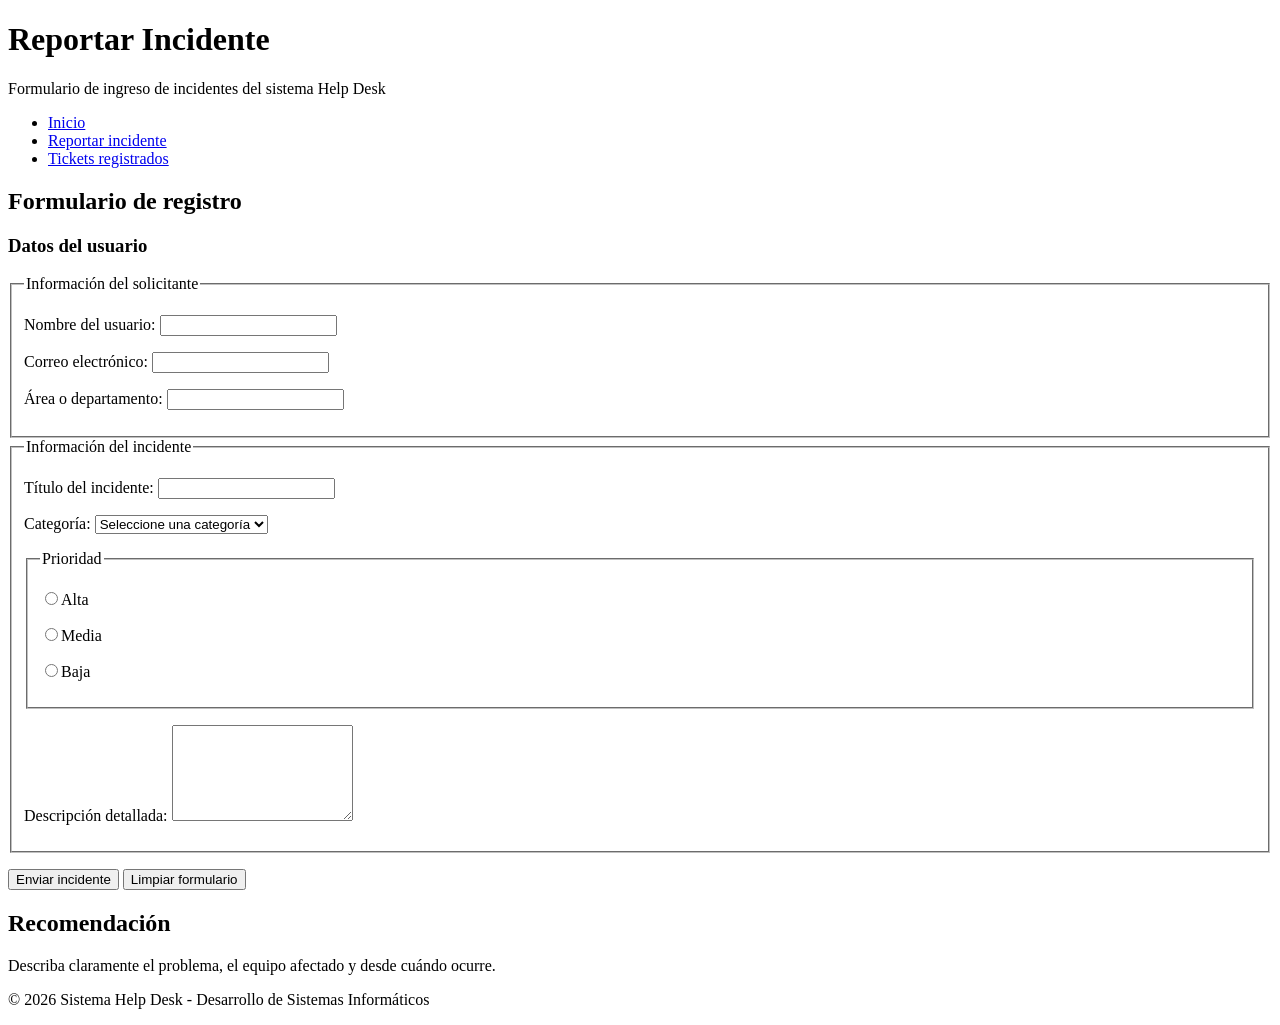
==== reportar.html @ 5bf249e6 "Versión inicial de la maquetación HTML5 Help Desk" ====
<!DOCTYPE html>
<html lang="es">
<head>
    <meta charset="UTF-8">
    <meta name="title" content="Reportar Incidente">
    <meta name="description" content="Formulario para reportar incidentes en el sistema Help Desk">
    <title>Reportar Incidente - Help Desk</title>
</head>
<body>

    <header>
        <h1>Reportar Incidente</h1>
        <p>Formulario de ingreso de incidentes del sistema Help Desk</p>
    </header>

    <nav>
        <ul>
            <li><a href="index.html">Inicio</a></li>
            <li><a href="reportar.html">Reportar incidente</a></li>
            <li><a href="tickets.html">Tickets registrados</a></li>
        </ul>
    </nav>

    <main>
        <section>
            <h2>Formulario de registro</h2>
            <article>
                <h3>Datos del usuario</h3>
                <form action="tickets.html" method="get">
                    <fieldset>
                        <legend>Información del solicitante</legend>
                        <p>
                            <label for="nombre">Nombre del usuario:</label>
                            <input type="text" id="nombre" name="nombre" required>
                        </p>
                        <p>
                            <label for="correo">Correo electrónico:</label>
                            <input type="email" id="correo" name="correo" required>
                        </p>
                        <p>
                            <label for="area">Área o departamento:</label>
                            <input type="text" id="area" name="area" required>
                        </p>
                    </fieldset>

                    <fieldset>
                        <legend>Información del incidente</legend>
                        <p>
                            <label for="titulo">Título del incidente:</label>
                            <input type="text" id="titulo" name="titulo" required>
                        </p>
                        <p>
                            <label for="categoria">Categoría:</label>
                            <select id="categoria" name="categoria" required>
                                <option value="">Seleccione una categoría</option>
                                <option value="red">Red</option>
                                <option value="hardware">Hardware</option>
                                <option value="software">Software</option>
                            </select>
                        </p>

                        <fieldset>
                            <legend>Prioridad</legend>
                            <p><input type="radio" id="alta" name="prioridad" value="Alta" required><label for="alta">Alta</label></p>
                            <p><input type="radio" id="media" name="prioridad" value="Media"><label for="media">Media</label></p>
                            <p><input type="radio" id="baja" name="prioridad" value="Baja"><label for="baja">Baja</label></p>
                        </fieldset>

                        <p>
                            <label for="descripcion">Descripción detallada:</label>
                            <textarea id="descripcion" name="descripcion" rows="6" required></textarea>
                        </p>
                    </fieldset>

                    <p>
                        <button type="submit">Enviar incidente</button>
                        <button type="reset">Limpiar formulario</button>
                    </p>
                </form>
            </article>
        </section>
    </main>

    <aside>
        <h2>Recomendación</h2>
        <p>Describa claramente el problema, el equipo afectado y desde cuándo ocurre.</p>
    </aside>

    <footer>
        <p>&copy; 2026 Sistema Help Desk - Desarrollo de Sistemas Informáticos</p>
    </footer>

</body>
</html>
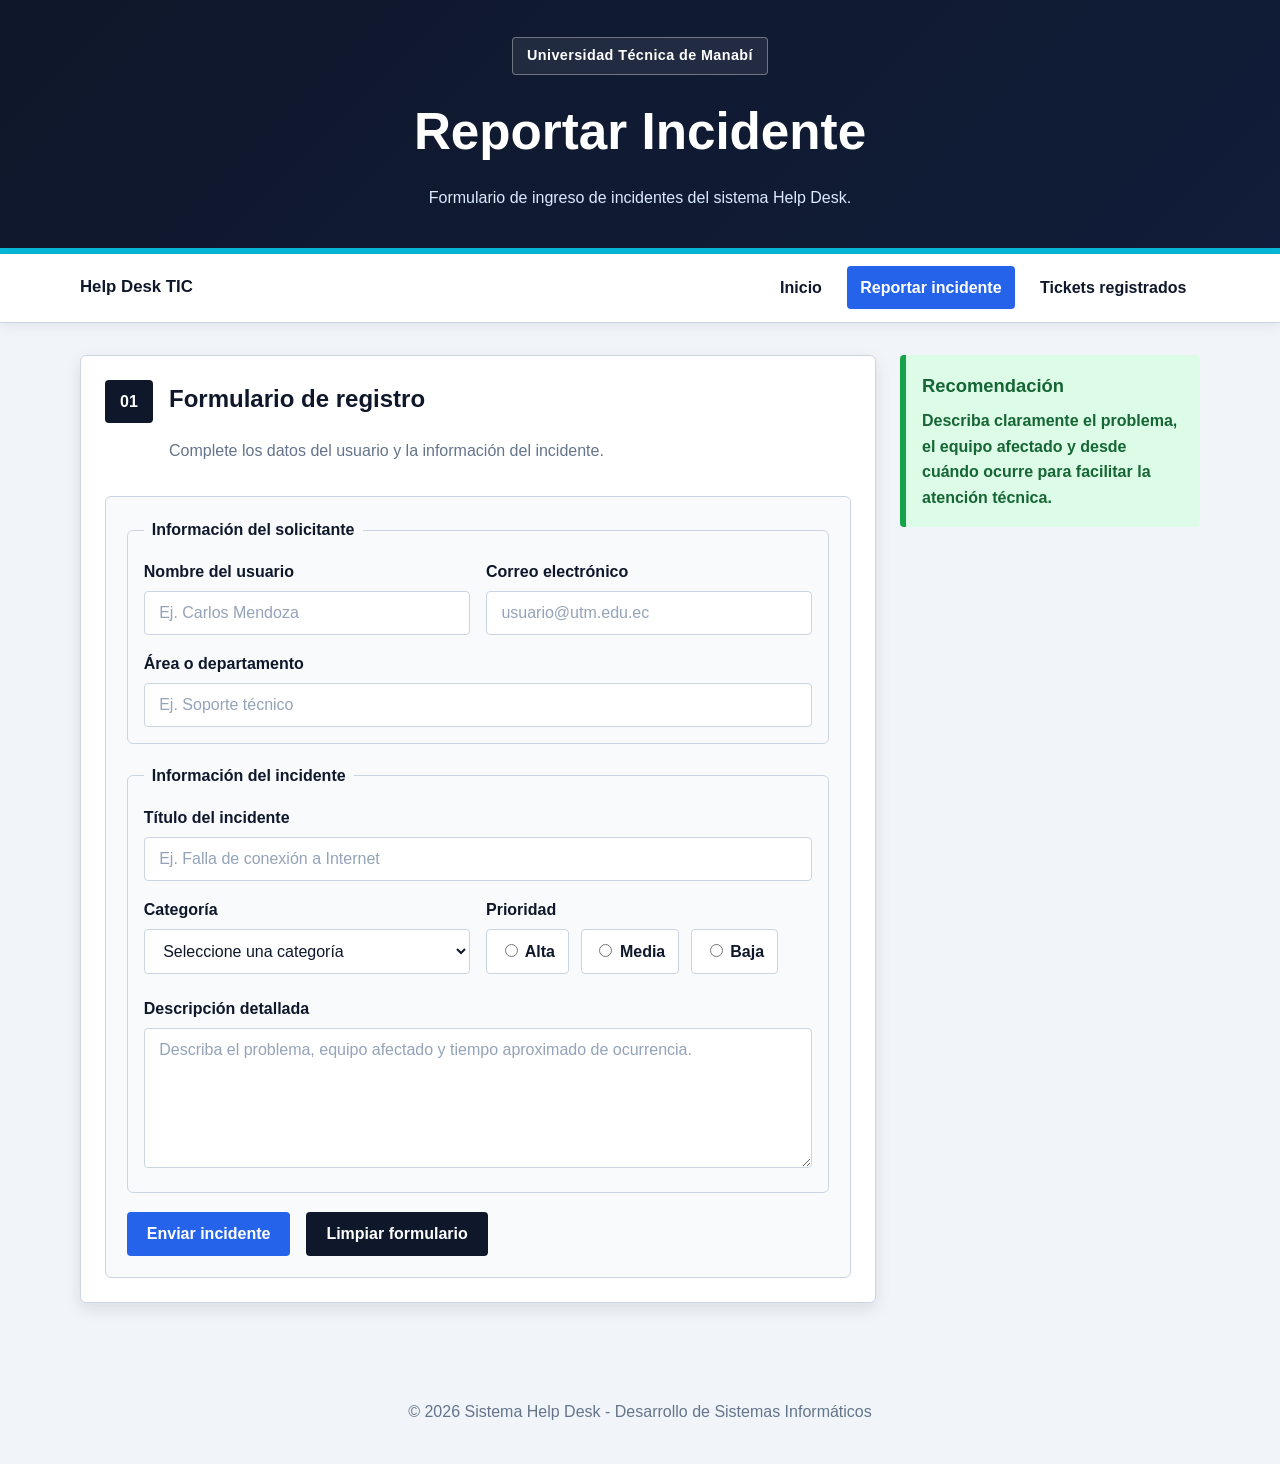
==== commit a235c420: "actividad_6_helpdesk" ====
--- a/reportar.html
+++ b/reportar.html
@@ -1,94 +1,183 @@
 <!DOCTYPE html>
 <html lang="es">
 <head>
-    <meta charset="UTF-8">
-    <meta name="title" content="Reportar Incidente">
-    <meta name="description" content="Formulario para reportar incidentes en el sistema Help Desk">
-    <title>Reportar Incidente - Help Desk</title>
+  <meta charset="UTF-8">
+  <meta name="viewport" content="width=device-width, initial-scale=1.0">
+  <meta name="title" content="Reportar Incidente">
+  <meta name="description" content="Formulario para reportar incidentes en el sistema Help Desk">
+  <title>Reportar Incidente - Help Desk</title>
+  <link rel="stylesheet" href="style.css">
 </head>
 <body>
 
-    <header>
-        <h1>Reportar Incidente</h1>
-        <p>Formulario de ingreso de incidentes del sistema Help Desk</p>
-    </header>
+  <header class="hero hero-small">
+    <div class="container hero-content">
+      <p class="institution">Universidad Técnica de Manabí</p>
+      <h1>Reportar Incidente</h1>
+      <p class="hero-text">Formulario de ingreso de incidentes del sistema Help Desk.</p>
+    </div>
+  </header>
 
-    <nav>
-        <ul>
-            <li><a href="index.html">Inicio</a></li>
-            <li><a href="reportar.html">Reportar incidente</a></li>
-            <li><a href="tickets.html">Tickets registrados</a></li>
-        </ul>
-    </nav>
+  <nav class="site-nav" aria-label="Navegación principal">
+    <div class="container nav-container">
+      <a class="brand" href="index.html">Help Desk TIC</a>
+      <ul class="nav-list">
+        <li><a class="nav-link" href="index.html">Inicio</a></li>
+        <li><a class="nav-link active" href="reportar.html">Reportar incidente</a></li>
+        <li><a class="nav-link" href="tickets.html">Tickets registrados</a></li>
+      </ul>
+    </div>
+  </nav>
 
-    <main>
-        <section>
+  <div class="container page-layout">
+    <main class="content-area">
+      <section class="section">
+        <div class="section-header">
+          <span class="section-number">01</span>
+          <div>
             <h2>Formulario de registro</h2>
-            <article>
-                <h3>Datos del usuario</h3>
-                <form action="tickets.html" method="get">
-                    <fieldset>
-                        <legend>Información del solicitante</legend>
-                        <p>
-                            <label for="nombre">Nombre del usuario:</label>
-                            <input type="text" id="nombre" name="nombre" required>
-                        </p>
-                        <p>
-                            <label for="correo">Correo electrónico:</label>
-                            <input type="email" id="correo" name="correo" required>
-                        </p>
-                        <p>
-                            <label for="area">Área o departamento:</label>
-                            <input type="text" id="area" name="area" required>
-                        </p>
-                    </fieldset>
+            <p>Complete los datos del usuario y la información del incidente.</p>
+          </div>
+        </div>
 
-                    <fieldset>
-                        <legend>Información del incidente</legend>
-                        <p>
-                            <label for="titulo">Título del incidente:</label>
-                            <input type="text" id="titulo" name="titulo" required>
-                        </p>
-                        <p>
-                            <label for="categoria">Categoría:</label>
-                            <select id="categoria" name="categoria" required>
-                                <option value="">Seleccione una categoría</option>
-                                <option value="red">Red</option>
-                                <option value="hardware">Hardware</option>
-                                <option value="software">Software</option>
-                            </select>
-                        </p>
+        <form class="form-panel" action="tickets.html" method="get">
+          <fieldset class="form-fieldset">
+            <legend>Información del solicitante</legend>
 
-                        <fieldset>
-                            <legend>Prioridad</legend>
-                            <p><input type="radio" id="alta" name="prioridad" value="Alta" required><label for="alta">Alta</label></p>
-                            <p><input type="radio" id="media" name="prioridad" value="Media"><label for="media">Media</label></p>
-                            <p><input type="radio" id="baja" name="prioridad" value="Baja"><label for="baja">Baja</label></p>
-                        </fieldset>
+            <div class="form-grid">
+              <div class="form-group">
+                <label for="nombre">Nombre del usuario</label>
+                <input 
+                  type="text" 
+                  id="nombre" 
+                  name="nombre" 
+                  class="form-control" 
+                  placeholder="Ej. Carlos Mendoza" 
+                  required
+                >
+              </div>
 
-                        <p>
-                            <label for="descripcion">Descripción detallada:</label>
-                            <textarea id="descripcion" name="descripcion" rows="6" required></textarea>
-                        </p>
-                    </fieldset>
+              <div class="form-group">
+                <label for="correo">Correo electrónico</label>
+                <input 
+                  type="email" 
+                  id="correo" 
+                  name="correo" 
+                  class="form-control" 
+                  placeholder="usuario@utm.edu.ec" 
+                  required
+                >
+              </div>
 
-                    <p>
-                        <button type="submit">Enviar incidente</button>
-                        <button type="reset">Limpiar formulario</button>
-                    </p>
-                </form>
-            </article>
-        </section>
+              <div class="form-group form-group-full">
+                <label for="area">Área o departamento</label>
+                <input 
+                  type="text" 
+                  id="area" 
+                  name="area" 
+                  class="form-control" 
+                  placeholder="Ej. Soporte técnico" 
+                  required
+                >
+              </div>
+            </div>
+          </fieldset>
+
+          <fieldset class="form-fieldset">
+            <legend>Información del incidente</legend>
+
+            <div class="form-grid">
+              <div class="form-group form-group-full">
+                <label for="titulo">Título del incidente</label>
+                <input 
+                  type="text" 
+                  id="titulo" 
+                  name="titulo" 
+                  class="form-control" 
+                  placeholder="Ej. Falla de conexión a Internet" 
+                  required
+                >
+              </div>
+
+              <div class="form-group">
+                <label for="categoria">Categoría</label>
+                <select id="categoria" name="categoria" class="form-control" required>
+                  <option value="">Seleccione una categoría</option>
+                  <option value="red">Red</option>
+                  <option value="hardware">Hardware</option>
+                  <option value="software">Software</option>
+                </select>
+              </div>
+
+              <div class="form-group">
+                <label>Prioridad</label>
+                <div class="radio-list" role="radiogroup" aria-label="Prioridad del incidente">
+                  <label class="radio-option" for="alta">
+                    <input 
+                      type="radio" 
+                      id="alta" 
+                      name="prioridad" 
+                      value="Alta" 
+                      required
+                    >
+                    Alta
+                  </label>
+
+                  <label class="radio-option" for="media">
+                    <input 
+                      type="radio" 
+                      id="media" 
+                      name="prioridad" 
+                      value="Media"
+                    >
+                    Media
+                  </label>
+
+                  <label class="radio-option" for="baja">
+                    <input 
+                      type="radio" 
+                      id="baja" 
+                      name="prioridad" 
+                      value="Baja"
+                    >
+                    Baja
+                  </label>
+                </div>
+              </div>
+
+              <div class="form-group form-group-full">
+                <label for="descripcion">Descripción detallada</label>
+                <textarea 
+                  id="descripcion" 
+                  name="descripcion" 
+                  rows="6" 
+                  class="form-control textarea-control" 
+                  placeholder="Describa el problema, equipo afectado y tiempo aproximado de ocurrencia." 
+                  required
+                ></textarea>
+              </div>
+            </div>
+          </fieldset>
+
+          <div class="button-wrapper form-actions">
+            <button type="submit" class="btn btn-primary">Enviar incidente</button>
+            <button type="reset" class="btn btn-secondary">Limpiar formulario</button>
+          </div>
+        </form>
+      </section>
     </main>
 
-    <aside>
+    <aside class="sidebar">
+      <article class="alert alert-success">
         <h2>Recomendación</h2>
-        <p>Describa claramente el problema, el equipo afectado y desde cuándo ocurre.</p>
+        <p>Describa claramente el problema, el equipo afectado y desde cuándo ocurre para facilitar la atención técnica.</p>
+      </article>
     </aside>
+  </div>
 
-    <footer>
-        <p>&copy; 2026 Sistema Help Desk - Desarrollo de Sistemas Informáticos</p>
-    </footer>
+  <footer class="footer">
+    <p>&copy; 2026 Sistema Help Desk - Desarrollo de Sistemas Informáticos</p>
+  </footer>
 
 </body>
 </html>
--- a/style.css
+++ b/style.css
@@ -0,0 +1,748 @@
+/*
+  Actividad #6: Implementación de Diseño Adaptable y Layout Responsive
+  Sistema Help Desk - Universidad Técnica de Manabí
+  Tecnologías: HTML5, CSS3, Flexbox, CSS Grid y Media Queries
+*/
+
+:root {
+  --color-primary: #0f172a;
+  --color-primary-light: #1e293b;
+  --color-secondary: #2563eb;
+  --color-secondary-dark: #1d4ed8;
+  --color-accent: #06b6d4;
+  --color-success: #16a34a;
+  --color-success-bg: #dcfce7;
+  --color-warning: #f59e0b;
+  --color-warning-bg: #fef3c7;
+  --color-danger: #dc2626;
+  --color-danger-dark: #991b1b;
+  --color-danger-bg: #fee2e2;
+  --color-background: #f1f5f9;
+  --color-surface: #ffffff;
+  --color-text: #0f172a;
+  --color-muted: #64748b;
+  --color-border: #cbd5e1;
+  --font-main: "Segoe UI", Arial, Helvetica, sans-serif;
+  --radius-small: 4px;
+  --radius-medium: 6px;
+  --shadow-normal: 0 6px 16px rgba(15, 23, 42, 0.10);
+  --shadow-hover: 0 12px 28px rgba(15, 23, 42, 0.16);
+  --transition: all 0.25s ease;
+}
+
+*,
+*::before,
+*::after {
+  box-sizing: border-box;
+}
+
+html {
+  scroll-behavior: smooth;
+}
+
+body {
+  margin: 0;
+  font-family: var(--font-main);
+  background-color: var(--color-background);
+  color: var(--color-text);
+  line-height: 1.6;
+}
+
+h1,
+h2,
+h3,
+p {
+  margin-top: 0;
+}
+
+img,
+svg {
+  max-width: 100%;
+}
+
+button,
+input,
+select,
+textarea {
+  font-family: inherit;
+}
+
+a {
+  color: inherit;
+  text-decoration: none;
+}
+
+.container {
+  width: min(1120px, 92%);
+  margin: 0 auto;
+}
+
+.mt-1 {
+  margin-top: 1rem;
+}
+
+/* Encabezado */
+.hero {
+  padding: 3rem 0;
+  color: #ffffff;
+  background:
+    linear-gradient(rgba(15, 23, 42, 0.92), rgba(15, 23, 42, 0.92)),
+    linear-gradient(135deg, var(--color-primary), var(--color-secondary));
+  border-bottom: 6px solid var(--color-accent);
+}
+
+.hero-small {
+  padding: 2.3rem 0;
+}
+
+.hero-content {
+  text-align: center;
+}
+
+.institution {
+  display: inline-block;
+  margin-bottom: 1rem;
+  padding: 0.4rem 0.9rem;
+  border: 1px solid rgba(255, 255, 255, 0.35);
+  border-radius: var(--radius-small);
+  background-color: rgba(255, 255, 255, 0.08);
+  font-size: 0.9rem;
+  font-weight: 700;
+  letter-spacing: 0.4px;
+}
+
+.hero h1 {
+  margin-bottom: 0.8rem;
+  font-size: clamp(1.9rem, 5vw, 3.2rem);
+}
+
+.hero-text {
+  max-width: 760px;
+  margin: 0 auto;
+  color: #dbeafe;
+}
+
+/* Navegación flexible */
+.site-nav {
+  position: sticky;
+  top: 0;
+  z-index: 10;
+  background-color: var(--color-surface);
+  border-bottom: 1px solid var(--color-border);
+  box-shadow: 0 4px 12px rgba(15, 23, 42, 0.06);
+}
+
+.nav-container {
+  display: flex;
+  align-items: center;
+  justify-content: space-between;
+  gap: 1rem;
+  min-height: 68px;
+}
+
+.brand {
+  color: var(--color-primary);
+  font-size: 1.05rem;
+  font-weight: 900;
+}
+
+.nav-list {
+  display: flex;
+  align-items: center;
+  justify-content: flex-end;
+  flex-wrap: wrap;
+  gap: 0.7rem;
+  margin: 0;
+  padding: 0;
+  list-style: none;
+}
+
+.nav-link {
+  display: inline-block;
+  padding: 0.55rem 0.85rem;
+  border-radius: var(--radius-small);
+  color: var(--color-primary);
+  font-weight: 800;
+  transition: var(--transition);
+}
+
+.nav-link:hover,
+.nav-link.active {
+  background-color: var(--color-secondary);
+  color: #ffffff;
+}
+
+/* Layout principal con CSS Grid */
+.page-layout {
+  display: grid;
+  grid-template-columns: minmax(0, 1fr) 300px;
+  gap: 1.5rem;
+  align-items: start;
+  padding: 2rem 0;
+}
+
+.content-area,
+.sidebar {
+  min-width: 0;
+}
+
+.sidebar {
+  position: sticky;
+  top: 88px;
+}
+
+/* Secciones y tarjetas */
+.section,
+.info-card,
+.table-card {
+  background-color: var(--color-surface);
+  border: 1px solid var(--color-border);
+  border-radius: var(--radius-medium);
+  box-shadow: var(--shadow-normal);
+}
+
+.section {
+  margin-bottom: 1.5rem;
+  padding: 1.5rem;
+}
+
+.section-header {
+  display: flex;
+  align-items: flex-start;
+  gap: 1rem;
+  margin-bottom: 1rem;
+}
+
+.section-number {
+  min-width: 48px;
+  padding: 0.55rem;
+  border-radius: var(--radius-small);
+  background-color: var(--color-primary);
+  color: #ffffff;
+  text-align: center;
+  font-weight: 800;
+}
+
+.section h2,
+.info-card h3,
+.table-card h3 {
+  color: var(--color-primary);
+}
+
+.section p,
+.info-card p,
+.table-card p {
+  color: var(--color-muted);
+}
+
+.info-card,
+.table-card {
+  padding: 1.25rem;
+}
+
+.summary-grid {
+  display: grid;
+  grid-template-columns: repeat(3, minmax(0, 1fr));
+  gap: 1rem;
+}
+
+.metric-card {
+  padding: 1.25rem;
+  border: 1px solid var(--color-border);
+  border-radius: var(--radius-medium);
+  background-color: #f8fafc;
+  transition: var(--transition);
+}
+
+.metric-card:hover {
+  transform: translateY(-3px);
+  box-shadow: var(--shadow-hover);
+  border-color: var(--color-accent);
+}
+
+.metric-number {
+  display: block;
+  color: var(--color-secondary);
+  font-size: 2.4rem;
+  font-weight: 900;
+  line-height: 1;
+}
+
+.styled-list {
+  margin-bottom: 0;
+  padding-left: 1.2rem;
+  color: var(--color-muted);
+}
+
+/* Botones */
+.button-wrapper {
+  display: flex;
+  flex-wrap: wrap;
+  gap: 1rem;
+}
+
+.btn {
+  display: inline-flex;
+  align-items: center;
+  justify-content: center;
+  min-height: 44px;
+  padding: 0.75rem 1.25rem;
+  border: none;
+  border-radius: var(--radius-small);
+  font-size: 1rem;
+  font-weight: 800;
+  cursor: pointer;
+  transition: var(--transition);
+}
+
+.btn-primary {
+  background-color: var(--color-secondary);
+  color: #ffffff;
+}
+
+.btn-primary:hover {
+  background-color: var(--color-secondary-dark);
+  transform: translateY(-2px);
+}
+
+.btn-secondary {
+  background-color: var(--color-primary);
+  color: #ffffff;
+}
+
+.btn-secondary:hover {
+  background-color: var(--color-primary-light);
+  transform: translateY(-2px);
+}
+
+.btn-danger {
+  background-color: var(--color-danger);
+  color: #ffffff;
+}
+
+.btn-danger:hover {
+  background-color: var(--color-danger-dark);
+  transform: translateY(-2px);
+}
+
+.btn:focus,
+.btn:focus-visible,
+.nav-link:focus,
+.form-control:focus {
+  outline: 3px solid rgba(6, 182, 212, 0.45);
+  outline-offset: 3px;
+}
+
+.btn:active {
+  transform: scale(0.97);
+}
+
+/* Formularios */
+.form-panel {
+  width: 100%;
+  padding: 1.3rem;
+  border: 1px solid var(--color-border);
+  border-radius: var(--radius-medium);
+  background-color: #f8fafc;
+}
+
+.form-fieldset {
+  margin: 0 0 1.2rem;
+  padding: 1rem;
+  border: 1px solid var(--color-border);
+  border-radius: var(--radius-medium);
+}
+
+.form-fieldset legend {
+  padding: 0 0.5rem;
+  color: var(--color-primary);
+  font-weight: 900;
+}
+
+.form-grid {
+  display: grid;
+  grid-template-columns: repeat(2, minmax(0, 1fr));
+  gap: 1rem;
+}
+
+.form-group {
+  margin-bottom: 0;
+}
+
+.form-group-full {
+  grid-column: 1 / -1;
+}
+
+.form-group label {
+  display: block;
+  margin-bottom: 0.4rem;
+  color: var(--color-primary);
+  font-weight: 800;
+}
+
+.form-control {
+  width: 100%;
+  min-height: 44px;
+  padding: 0.75rem 0.9rem;
+  border: 1px solid var(--color-border);
+  border-radius: var(--radius-small);
+  background-color: #ffffff;
+  color: var(--color-text);
+  font-size: 1rem;
+  transition: var(--transition);
+}
+
+.textarea-control {
+  min-height: 140px;
+  resize: vertical;
+}
+
+.form-control::placeholder {
+  color: #94a3b8;
+}
+
+.form-control:hover {
+  border-color: var(--color-accent);
+}
+
+.form-control:focus {
+  border-color: var(--color-secondary);
+  outline: none;
+  box-shadow: 0 0 0 4px rgba(37, 99, 235, 0.16);
+}
+
+.radio-list {
+  display: flex;
+  flex-wrap: wrap;
+  gap: 0.75rem;
+}
+
+.radio-option {
+  display: inline-flex;
+  align-items: center;
+  gap: 0.45rem;
+  min-height: 44px;
+  padding: 0.55rem 0.8rem;
+  border: 1px solid var(--color-border);
+  border-radius: var(--radius-small);
+  background-color: #ffffff;
+  font-weight: 800;
+}
+
+.form-actions {
+  margin-top: 1rem;
+}
+
+/* Tabla responsive */
+.table-responsive {
+  width: 100%;
+}
+
+.helpdesk-table {
+  width: 100%;
+  border-collapse: collapse;
+  overflow: hidden;
+  border-radius: var(--radius-medium);
+}
+
+.helpdesk-table caption {
+  margin-bottom: 0.8rem;
+  color: var(--color-muted);
+  font-weight: 800;
+  text-align: left;
+}
+
+.helpdesk-table th,
+.helpdesk-table td {
+  padding: 0.9rem;
+  border-bottom: 1px solid var(--color-border);
+  text-align: left;
+  vertical-align: top;
+}
+
+.helpdesk-table thead th {
+  background-color: var(--color-primary);
+  color: #ffffff;
+  font-size: 0.92rem;
+}
+
+.helpdesk-table tbody tr:nth-child(even) {
+  background-color: #f8fafc;
+}
+
+.helpdesk-table tbody tr:hover {
+  background-color: #eef6ff;
+}
+
+/* Tickets y badges */
+.ticket-grid {
+  display: grid;
+  grid-template-columns: repeat(auto-fit, minmax(230px, 1fr));
+  gap: 1.25rem;
+}
+
+.ticket-card {
+  padding: 1.25rem;
+  border: 1px solid var(--color-border);
+  border-radius: var(--radius-medium);
+  background-color: var(--color-surface);
+  box-shadow: var(--shadow-normal);
+  transition: var(--transition);
+}
+
+.ticket-card:hover {
+  transform: translateY(-4px);
+  box-shadow: var(--shadow-hover);
+  border-color: var(--color-accent);
+}
+
+.ticket-top {
+  display: flex;
+  align-items: flex-start;
+  justify-content: space-between;
+  gap: 1rem;
+  margin-bottom: 0.8rem;
+}
+
+.ticket-top h3 {
+  margin-bottom: 0;
+  color: var(--color-primary);
+  font-size: 1.1rem;
+}
+
+.badge,
+.status {
+  display: inline-block;
+  padding: 0.3rem 0.65rem;
+  border-radius: var(--radius-small);
+  font-size: 0.78rem;
+  font-weight: 800;
+  white-space: nowrap;
+}
+
+.badge-high {
+  background-color: var(--color-danger-bg);
+  color: var(--color-danger-dark);
+}
+
+.badge-medium {
+  background-color: var(--color-warning-bg);
+  color: #92400e;
+}
+
+.badge-low {
+  background-color: var(--color-success-bg);
+  color: #166534;
+}
+
+.status-open {
+  background-color: var(--color-danger-bg);
+  color: var(--color-danger-dark);
+}
+
+.status-process {
+  background-color: var(--color-warning-bg);
+  color: #92400e;
+}
+
+.status-closed {
+  background-color: var(--color-success-bg);
+  color: #166534;
+}
+
+/* Alertas */
+.alert {
+  padding: 1rem;
+  border-left: 6px solid;
+  border-radius: var(--radius-small);
+  font-weight: 700;
+}
+
+.alert h2 {
+  margin-bottom: 0.5rem;
+  font-size: 1.15rem;
+}
+
+.alert p {
+  margin-bottom: 0;
+}
+
+.alert-success {
+  background-color: var(--color-success-bg);
+  color: #166534;
+  border-color: var(--color-success);
+}
+
+.alert-warning {
+  background-color: var(--color-warning-bg);
+  color: #92400e;
+  border-color: var(--color-warning);
+}
+
+.alert-danger {
+  background-color: var(--color-danger-bg);
+  color: var(--color-danger-dark);
+  border-color: var(--color-danger);
+}
+
+.footer {
+  margin-top: 1rem;
+  padding: 1.5rem;
+  text-align: center;
+  color: var(--color-muted);
+}
+
+/* Breakpoint tablet */
+@media (max-width: 992px) {
+  .page-layout {
+    grid-template-columns: 1fr;
+  }
+
+  .sidebar {
+    position: static;
+  }
+
+  .summary-grid {
+    grid-template-columns: repeat(2, minmax(0, 1fr));
+  }
+}
+
+/* Breakpoint móvil: menú vertical, formularios y tabla sin scroll horizontal */
+@media (max-width: 768px) {
+  .container {
+    width: min(100% - 1.5rem, 1120px);
+  }
+
+  .hero,
+  .hero-small {
+    padding: 2rem 0;
+  }
+
+  .nav-container {
+    align-items: stretch;
+    flex-direction: column;
+    padding: 0.9rem 0;
+  }
+
+  .brand {
+    text-align: center;
+  }
+
+  .nav-list {
+    flex-direction: column;
+    align-items: stretch;
+    width: 100%;
+    gap: 0.45rem;
+  }
+
+  .nav-link {
+    width: 100%;
+    text-align: center;
+  }
+
+  .page-layout {
+    padding: 1rem 0;
+  }
+
+  .section {
+    padding: 1rem;
+  }
+
+  .section-header {
+    flex-direction: column;
+  }
+
+  .summary-grid,
+  .form-grid {
+    grid-template-columns: 1fr;
+  }
+
+  .button-wrapper,
+  .radio-list {
+    flex-direction: column;
+  }
+
+  .btn,
+  .radio-option {
+    width: 100%;
+  }
+
+  .table-card {
+    padding: 1rem;
+  }
+
+  .helpdesk-table,
+  .helpdesk-table caption,
+  .helpdesk-table thead,
+  .helpdesk-table tbody,
+  .helpdesk-table th,
+  .helpdesk-table td,
+  .helpdesk-table tr {
+    display: block;
+    width: 100%;
+  }
+
+  .helpdesk-table caption {
+    margin-bottom: 1rem;
+  }
+
+  .helpdesk-table thead {
+    position: absolute;
+    width: 1px;
+    height: 1px;
+    padding: 0;
+    margin: -1px;
+    overflow: hidden;
+    clip: rect(0, 0, 0, 0);
+    white-space: nowrap;
+    border: 0;
+  }
+
+  .helpdesk-table tbody tr {
+    margin-bottom: 1rem;
+    padding: 0.8rem;
+    border: 1px solid var(--color-border);
+    border-radius: var(--radius-medium);
+    background-color: #ffffff;
+    box-shadow: var(--shadow-normal);
+  }
+
+  .helpdesk-table th,
+  .helpdesk-table td {
+    display: flex;
+    align-items: flex-start;
+    justify-content: space-between;
+    gap: 1rem;
+    padding: 0.7rem 0;
+    border-bottom: 1px solid var(--color-border);
+    text-align: right;
+  }
+
+  .helpdesk-table tr > *:last-child {
+    border-bottom: 0;
+  }
+
+  .helpdesk-table th::before,
+  .helpdesk-table td::before {
+    content: attr(data-label);
+    color: var(--color-primary);
+    font-weight: 900;
+    text-align: left;
+  }
+}
+
+/* Breakpoint móvil pequeño */
+@media (max-width: 480px) {
+  .hero h1 {
+    font-size: 1.75rem;
+  }
+
+  .metric-number {
+    font-size: 2rem;
+  }
+
+  .form-panel,
+  .form-fieldset {
+    padding: 0.85rem;
+  }
+}
